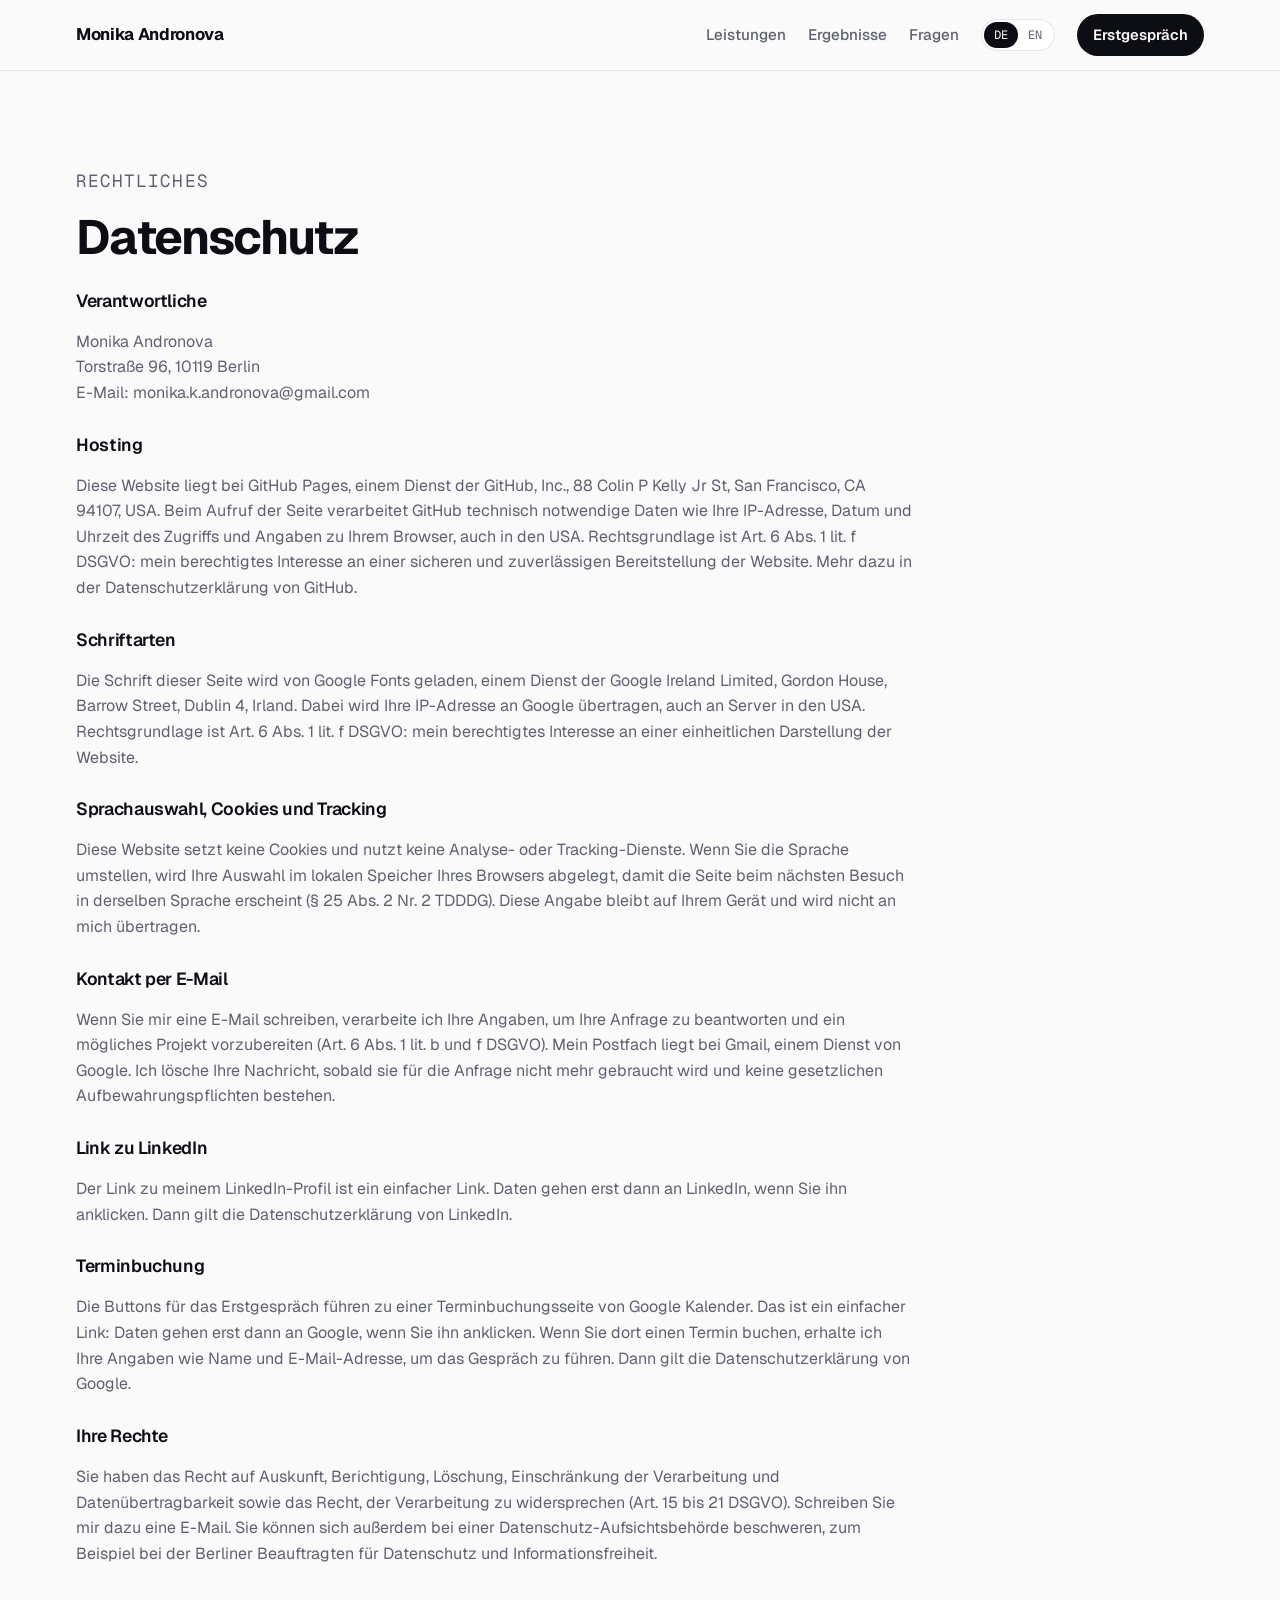
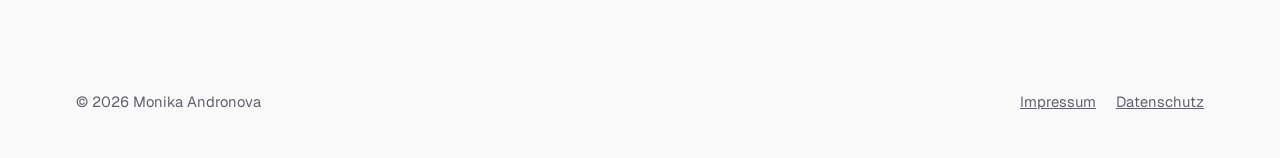
==== datenschutz.html @ 2675ce5e "feat(legal): Impressum and Datenschutz on their own pages; booking button in the contact card Shared" ====
<!doctype html><html><head><meta charset=utf8><meta name=viewport content="width=device-width,initial-scale=1,viewport-fit=cover"><style>:root{color-scheme:light;box-sizing:border-box;padding-top:env(safe-area-inset-top,0px);padding-bottom:env(safe-area-inset-bottom,0px)}html{scroll-padding-top:env(safe-area-inset-top,0px)}body{margin:0;padding:0;font:14px -apple-system,BlinkMacSystemFont,sans-serif;background:#fff;color:#000}img{max-width:100%}[hidden]:not([hidden=until-found i]){display:none!important}</style></head><body>
<title>Datenschutz – Monika Andronova</title>
<meta name="claude:viewport-fit-sides" content="cover">
<link rel="preconnect" href="https://fonts.googleapis.com">
<link rel="preconnect" href="https://fonts.gstatic.com" crossorigin>
<link rel="stylesheet" href="https://fonts.googleapis.com/css2?family=Geist:wght@400;500;600;700;800&family=Geist+Mono:wght@500&display=swap">
<link rel="stylesheet" href="styles.css">

<header>
  <div class="inner">
    <a class="name" href="index.html">Monika Andronova</a>
    <nav>
      <a class="link" href="index.html#leistungen" data-i18n="nav1">Leistungen</a>
      <a class="link" href="index.html#ergebnisse" data-i18n="nav2">Ergebnisse</a>
      <a class="link" href="index.html#faq" data-i18n="nav3">Fragen</a>
      <div class="lang" role="group" aria-label="Sprache / Language">
        <button type="button" id="lang-de" data-lang="de" aria-pressed="true">DE</button>
        <button type="button" id="lang-en" data-lang="en" aria-pressed="false">EN</button>
      </div>
      <a class="btn small" href="https://calendar.app.google/z6Ki92aGeUk1TYn67" target="_blank" rel="noopener" data-i18n="nav4">Erstgespräch</a>
    </nav>
  </div>
</header>

<section class="about legal" id="datenschutz">
  <div class="inner">
    <div class="about-text">
      <p class="label" data-i18n="d_label">Rechtliches</p>
      <h2 data-i18n="d_title">Datenschutz</h2>
      <h3 data-i18n="d1_t">Verantwortliche</h3>
      <p>Monika Andronova<br>Torstraße 96, 10119 Berlin<br><span data-i18n="d_mail_label">E-Mail:</span> monika.k.andronova@gmail.com</p>
      <h3 data-i18n="d2_t">Hosting</h3>
      <p data-i18n="d2">Diese Website liegt bei GitHub Pages, einem Dienst der GitHub, Inc., 88 Colin P Kelly Jr St, San Francisco, CA 94107, USA. Beim Aufruf der Seite verarbeitet GitHub technisch notwendige Daten wie Ihre IP-Adresse, Datum und Uhrzeit des Zugriffs und Angaben zu Ihrem Browser, auch in den USA. Rechtsgrundlage ist Art. 6 Abs. 1 lit. f DSGVO: mein berechtigtes Interesse an einer sicheren und zuverlässigen Bereitstellung der Website. Mehr dazu in der Datenschutzerklärung von GitHub.</p>
      <h3 data-i18n="d3_t">Schriftarten</h3>
      <p data-i18n="d3">Die Schrift dieser Seite wird von Google Fonts geladen, einem Dienst der Google Ireland Limited, Gordon House, Barrow Street, Dublin 4, Irland. Dabei wird Ihre IP-Adresse an Google übertragen, auch an Server in den USA. Rechtsgrundlage ist Art. 6 Abs. 1 lit. f DSGVO: mein berechtigtes Interesse an einer einheitlichen Darstellung der Website.</p>
      <h3 data-i18n="d4_t">Sprachauswahl, Cookies und Tracking</h3>
      <p data-i18n="d4">Diese Website setzt keine Cookies und nutzt keine Analyse- oder Tracking-Dienste. Wenn Sie die Sprache umstellen, wird Ihre Auswahl im lokalen Speicher Ihres Browsers abgelegt, damit die Seite beim nächsten Besuch in derselben Sprache erscheint (§ 25 Abs. 2 Nr. 2 TDDDG). Diese Angabe bleibt auf Ihrem Gerät und wird nicht an mich übertragen.</p>
      <h3 data-i18n="d5_t">Kontakt per E-Mail</h3>
      <p data-i18n="d5">Wenn Sie mir eine E-Mail schreiben, verarbeite ich Ihre Angaben, um Ihre Anfrage zu beantworten und ein mögliches Projekt vorzubereiten (Art. 6 Abs. 1 lit. b und f DSGVO). Mein Postfach liegt bei Gmail, einem Dienst von Google. Ich lösche Ihre Nachricht, sobald sie für die Anfrage nicht mehr gebraucht wird und keine gesetzlichen Aufbewahrungspflichten bestehen.</p>
      <h3 data-i18n="d6_t">Link zu LinkedIn</h3>
      <p data-i18n="d6">Der Link zu meinem LinkedIn-Profil ist ein einfacher Link. Daten gehen erst dann an LinkedIn, wenn Sie ihn anklicken. Dann gilt die Datenschutzerklärung von LinkedIn.</p>
      <h3 data-i18n="d8_t">Terminbuchung</h3>
      <p data-i18n="d8">Die Buttons für das Erstgespräch führen zu einer Terminbuchungsseite von Google Kalender. Das ist ein einfacher Link: Daten gehen erst dann an Google, wenn Sie ihn anklicken. Wenn Sie dort einen Termin buchen, erhalte ich Ihre Angaben wie Name und E-Mail-Adresse, um das Gespräch zu führen. Dann gilt die Datenschutzerklärung von Google.</p>
      <h3 data-i18n="d7_t">Ihre Rechte</h3>
      <p data-i18n="d7">Sie haben das Recht auf Auskunft, Berichtigung, Löschung, Einschränkung der Verarbeitung und Datenübertragbarkeit sowie das Recht, der Verarbeitung zu widersprechen (Art. 15 bis 21 DSGVO). Schreiben Sie mir dazu eine E-Mail. Sie können sich außerdem bei einer Datenschutz-Aufsichtsbehörde beschweren, zum Beispiel bei der Berliner Beauftragten für Datenschutz und Informationsfreiheit.</p>
    </div>
  </div>
</section>

<footer>
  <div class="inner">
    <span>© 2026 Monika Andronova</span>
    <nav><a href="impressum.html" data-i18n="ft1">Impressum</a><a href="datenschutz.html" data-i18n="ft2">Datenschutz</a></nav>
  </div>
</footer>

<script>
var EN = {
  nav1: 'Services', nav2: 'Results', nav3: 'FAQ', nav4: 'Free intro call',
  ft1: 'Legal notice', ft2: 'Privacy',
  d_label: 'Legal', d_title: 'Privacy',
  d1_t: 'Controller', d_mail_label: 'Email:',
  d2_t: 'Hosting',
  d2: 'This website is hosted on GitHub Pages, a service of GitHub, Inc., 88 Colin P Kelly Jr St, San Francisco, CA 94107, USA. When you open the page, GitHub processes technically necessary data such as your IP address, the date and time of access and details about your browser, including in the USA. The legal basis is Art. 6 (1) (f) GDPR: my legitimate interest in providing the website securely and reliably. You can find more in GitHub’s privacy statement.',
  d3_t: 'Fonts',
  d3: 'The font on this page is loaded from Google Fonts, a service of Google Ireland Limited, Gordon House, Barrow Street, Dublin 4, Ireland. Your IP address is transferred to Google in the process, including to servers in the USA. The legal basis is Art. 6 (1) (f) GDPR: my legitimate interest in a consistent appearance of the website.',
  d4_t: 'Language choice, cookies and tracking',
  d4: 'This website sets no cookies and uses no analytics or tracking services. If you switch the language, your choice is saved in your browser’s local storage so that the page appears in the same language on your next visit (§ 25 (2) no. 2 TDDDG). This information stays on your device and is not sent to me.',
  d5_t: 'Contact by email',
  d5: 'If you send me an email, I process your details to answer your request and to prepare a possible project (Art. 6 (1) (b) and (f) GDPR). My mailbox is with Gmail, a Google service. I delete your message once it is no longer needed for the request and no legal retention duties apply.',
  d6_t: 'Link to LinkedIn',
  d6: 'The link to my LinkedIn profile is a plain link. Data only goes to LinkedIn when you click it. LinkedIn’s privacy policy then applies.',
  d8_t: 'Booking a call',
  d8: 'The buttons for the intro call lead to a Google Calendar booking page. It is a plain link: data only goes to Google when you click it. If you book a slot there, I receive your details such as name and email address in order to hold the call. Google’s privacy policy then applies.',
  d7_t: 'Your rights',
  d7: 'You have the right to access, rectification, erasure, restriction of processing and data portability, and the right to object to processing (Art. 15 to 21 GDPR). To use them, send me an email. You can also complain to a data protection supervisory authority, for example the Berlin Commissioner for Data Protection and Freedom of Information.'
};
var nodes = document.querySelectorAll('[data-i18n]');
var DE = {};
nodes.forEach(function (el) { DE[el.getAttribute('data-i18n')] = el.innerHTML; });

function setLang(lang) {
  var dict = lang === 'en' ? EN : DE;
  nodes.forEach(function (el) {
    var key = el.getAttribute('data-i18n');
    if (dict[key] !== undefined) el.innerHTML = dict[key];
  });
  document.documentElement.lang = lang;
  document.getElementById('lang-de').setAttribute('aria-pressed', String(lang === 'de'));
  document.getElementById('lang-en').setAttribute('aria-pressed', String(lang === 'en'));
  try { localStorage.setItem('ma-lang', lang); } catch (e) {}
}

document.querySelectorAll('.lang button').forEach(function (btn) {
  btn.addEventListener('click', function () { setLang(btn.getAttribute('data-lang')); });
});

try {
  if (localStorage.getItem('ma-lang') === 'en') setLang('en');
} catch (e) {}
</script>

</body></html>
---- styles.css ----
/* Layout: sticky glass header, oversized tight headline, bento service grid with one ink card, numbered process, FAQ, contained call-to-action card */
:root {
  --bg: #FAFAFB;
  --surface: #FFFFFF;
  --fg: #0D0E14;
  --muted: #5F6170;
  --line: #E6E6EC;
  --accent: #5B3DF5;
  --accent-soft: #EEEAFF;
  --on-accent: #FFFFFF;
  --ink: #0D0E14;
  --on-ink: #F4F4F8;
  --on-ink-muted: #A3A4B5;
  --ok: #16A34A;
  --sans: "Geist", "Inter", system-ui, sans-serif;
  --mono: "Geist Mono", ui-monospace, "SF Mono", Menlo, monospace;
  --step-0: 1.0625rem;
  --step-1: 1.25rem;
  --step-2: clamp(1.9rem, 4vw, 3rem);
  --step-3: clamp(2.8rem, 8vw, 6rem);
  --radius: 18px;
}
@media (prefers-color-scheme: dark) {
  :root:not([data-theme="light"]) {
    --bg: #0B0C11; --surface: #13141C; --fg: #F2F2F6; --muted: #9C9DAE; --line: #24253A;
    --accent: #9D8BFF; --accent-soft: #221D45; --on-accent: #0B0C11;
    --ink: #1B1C29; --on-ink: #F2F2F6; --on-ink-muted: #A3A4B5; --ok: #4ADE80;
    color-scheme: dark;
  }
}
:root[data-theme="dark"] {
  --bg: #0B0C11; --surface: #13141C; --fg: #F2F2F6; --muted: #9C9DAE; --line: #24253A;
  --accent: #9D8BFF; --accent-soft: #221D45; --on-accent: #0B0C11;
  --ink: #1B1C29; --on-ink: #F2F2F6; --on-ink-muted: #A3A4B5; --ok: #4ADE80;
  color-scheme: dark;
}
* { box-sizing: border-box; }
body { background: var(--bg); color: var(--fg); font-family: var(--sans); font-size: var(--step-0); line-height: 1.6; -webkit-font-smoothing: antialiased; }
.inner { max-width: 1160px; margin: 0 auto; padding-left: max(16px, env(safe-area-inset-left, 0px)); padding-right: max(16px, env(safe-area-inset-right, 0px)); }
h1, h2, h3 { margin: 0; line-height: 1.02; text-wrap: balance; font-weight: 700; }
h1 { font-size: var(--step-3); letter-spacing: -0.045em; font-weight: 800; }
h2 { font-size: var(--step-2); letter-spacing: -0.035em; }
h3 { font-size: 1.3rem; letter-spacing: -0.02em; line-height: 1.2; font-weight: 600; }
p { margin: 0; }
a { color: var(--accent); }
a:focus-visible, button:focus-visible, summary:focus-visible { outline: 2px solid var(--accent); outline-offset: 3px; border-radius: 8px; }
.label { font-family: var(--mono); font-size: 0.78rem; letter-spacing: 0.06em; text-transform: uppercase; color: var(--muted); }
.mark { color: var(--accent); }
.muted { color: var(--muted); }

.btn { display: inline-flex; align-items: center; gap: 10px; text-decoration: none; background: var(--fg); color: var(--bg);
  padding: 14px 22px; border-radius: 999px; border: 0; font: inherit; font-weight: 600; font-size: 1rem; cursor: pointer;
  transition: transform .2s ease, background-color .2s ease; }
.btn:hover { transform: translateY(-1px); }
.btn .arrow { transition: transform .2s ease; }
.btn:hover .arrow { transform: translateX(3px); }
.btn.accent { background: var(--accent); color: var(--on-accent); }
.btn.ghost { background: transparent; color: var(--fg); box-shadow: inset 0 0 0 1px var(--line); }
.btn.small { padding: 9px 16px; font-size: 0.92rem; }

body::before { content: ""; position: fixed; inset: 0 0 auto; height: env(safe-area-inset-top, 0px); z-index: 10; background: var(--bg); }
header { position: sticky; top: env(safe-area-inset-top, 0px); z-index: 5; background: color-mix(in srgb, var(--bg) 82%, transparent); backdrop-filter: blur(12px); -webkit-backdrop-filter: blur(12px); border-bottom: 1px solid var(--line); }
header .inner { display: flex; justify-content: space-between; align-items: center; gap: 16px; padding-block: 14px; }
.name { font-weight: 700; letter-spacing: -0.02em; font-size: 1.05rem; }
header nav { display: flex; gap: 22px; align-items: center; }
header nav a.link { color: var(--muted); text-decoration: none; font-weight: 500; font-size: 0.95rem; }
header nav a.link:hover { color: var(--fg); }
.lang { display: inline-flex; background: var(--surface); box-shadow: inset 0 0 0 1px var(--line); border-radius: 999px; padding: 3px; }
.lang button { font-family: var(--mono); font-size: 0.75rem; border: 0; background: transparent; color: var(--muted); padding: 5px 10px; border-radius: 999px; cursor: pointer; }
.lang button[aria-pressed="true"] { background: var(--fg); color: var(--bg); }

.hero .inner { display: grid; grid-template-columns: 1.7fr 1fr; gap: 56px; align-items: center; padding-block: 72px 88px; }
.hero-text { display: grid; gap: 28px; min-width: 0; }
.status { display: inline-flex; align-items: center; gap: 10px; justify-self: start; background: var(--surface); box-shadow: inset 0 0 0 1px var(--line); border-radius: 999px; padding: 6px 14px 6px 10px; font-size: 0.9rem; font-weight: 500; }
.dot { width: 8px; height: 8px; border-radius: 50%; background: var(--ok); box-shadow: 0 0 0 4px color-mix(in srgb, var(--ok) 20%, transparent); }
.lead { font-size: var(--step-1); color: var(--muted); max-width: 52ch; line-height: 1.55; }
.cta-row { display: flex; flex-wrap: wrap; gap: 12px; }
.photo { position: relative; justify-self: end; width: 100%; max-width: 360px; }
.photo img { width: 100%; aspect-ratio: 3 / 4; object-fit: cover; object-position: 50% 15%; border-radius: 24px; display: block; }
.photo figcaption { position: absolute; left: 14px; right: 14px; bottom: 14px; background: color-mix(in srgb, var(--surface) 88%, transparent); backdrop-filter: blur(10px); -webkit-backdrop-filter: blur(10px); border-radius: 14px; padding: 12px 14px; display: grid; gap: 2px; }
.photo figcaption strong { font-weight: 600; font-size: 0.98rem; }
.photo figcaption span { color: var(--muted); font-size: 0.85rem; }

section .inner { padding-block: 96px; }
section + section .inner { border-top: 1px solid var(--line); }
.head { display: grid; gap: 14px; margin-bottom: 44px; max-width: 64ch; }
.head p { color: var(--muted); font-size: 1.1rem; }

.principle .inner { display: grid; grid-template-columns: 1.2fr 1fr; gap: 64px; align-items: end; }
.principle .inner > * { min-width: 0; }
.principle .head { margin-bottom: 0; }
.principle .copy { display: grid; gap: 16px; color: var(--muted); font-size: 1.1rem; }

.services { display: grid; grid-template-columns: repeat(3, 1fr); gap: 16px; }
.card { background: var(--surface); box-shadow: inset 0 0 0 1px var(--line); border-radius: var(--radius); padding: 28px; display: grid; gap: 18px; grid-template-rows: auto auto auto 1fr auto; min-width: 0; transition: transform .25s ease, box-shadow .25s ease; }
.card:hover { transform: translateY(-3px); box-shadow: inset 0 0 0 1px var(--line), 0 18px 40px -24px color-mix(in srgb, var(--fg) 35%, transparent); }
.card.ink { background: var(--ink); color: var(--on-ink); box-shadow: none; }
.card.ink .who, .card.ink .card-foot span { color: var(--on-ink-muted); }
.card.ink .card-foot { border-color: color-mix(in srgb, var(--on-ink) 18%, transparent); }
.card .who { color: var(--muted); font-size: 0.98rem; }
.card ul { list-style: none; margin: 0; padding: 0; display: grid; gap: 10px; }
.card li { display: grid; grid-template-columns: 18px 1fr; gap: 10px; font-size: 0.98rem; }
.card li::before { content: "→"; color: var(--accent); font-weight: 600; }
.tag { justify-self: start; font-family: var(--mono); font-size: 0.72rem; letter-spacing: 0.05em; text-transform: uppercase; background: var(--accent-soft); color: var(--accent); padding: 4px 10px; border-radius: 999px; }
.card.ink .tag { background: var(--accent); color: var(--on-accent); }
.card-foot { border-top: 1px solid var(--line); padding-top: 18px; display: flex; justify-content: space-between; align-items: baseline; gap: 12px; flex-wrap: wrap; }
.card-foot strong { font-size: 1.6rem; font-weight: 700; letter-spacing: -0.03em; font-variant-numeric: tabular-nums; }
.card-foot span { color: var(--muted); font-size: 0.9rem; }

.cases { display: grid; grid-template-columns: repeat(3, 1fr); gap: 16px; }
.case { border-radius: var(--radius); padding: 28px; display: grid; gap: 12px; align-content: start; min-width: 0; background: var(--surface); box-shadow: inset 0 0 0 1px var(--line); }
.case strong { font-size: clamp(2.4rem, 5vw, 3.4rem); font-weight: 800; letter-spacing: -0.05em; line-height: 1; font-variant-numeric: tabular-nums; }
.case p { color: var(--muted); }

.steps { display: grid; grid-template-columns: repeat(4, 1fr); gap: 16px; counter-reset: step; }
.step { display: grid; gap: 10px; align-content: start; min-width: 0; padding: 24px; border-radius: var(--radius); box-shadow: inset 0 0 0 1px var(--line); }
.step::before { counter-increment: step; content: "0" counter(step); font-family: var(--mono); font-size: 0.85rem; color: var(--accent); }
.step p { color: var(--muted); font-size: 0.98rem; }

.about .inner { display: grid; grid-template-columns: minmax(0, 76ch); }
.about-text { display: grid; gap: 18px; }
.about-text p { font-size: 1.1rem; }
.legal .about-text p:not(.label) { font-size: 1rem; color: var(--muted); }
.legal h3 { font-size: 1.1rem; margin-top: 10px; }
.creds { display: flex; flex-wrap: wrap; gap: 8px; }
.creds span { font-size: 0.9rem; padding: 6px 12px; border-radius: 999px; box-shadow: inset 0 0 0 1px var(--line); color: var(--muted); }

.faq { display: grid; border-top: 1px solid var(--line); }
details { border-bottom: 1px solid var(--line); }
summary { cursor: pointer; list-style: none; padding: 22px 0; display: flex; justify-content: space-between; align-items: center; gap: 16px; font-weight: 600; font-size: 1.12rem; letter-spacing: -0.01em; }
summary::-webkit-details-marker { display: none; }
summary::after { content: "+"; flex: none; width: 30px; height: 30px; border-radius: 50%; display: grid; place-items: center; box-shadow: inset 0 0 0 1px var(--line); color: var(--fg); font-weight: 500; transition: transform .2s ease; }
details[open] summary::after { transform: rotate(45deg); }
details p { padding-bottom: 22px; color: var(--muted); max-width: 70ch; }

.cta-card { background: var(--ink); color: var(--on-ink); border-radius: 28px; padding: clamp(28px, 6vw, 64px); display: grid; gap: 22px; justify-items: start; }
.cta-card .label, .cta-card p { color: var(--on-ink-muted); }
.cta-card p { max-width: 52ch; font-size: 1.1rem; }
.cta-card h2 { font-size: clamp(2.2rem, 5vw, 3.6rem); }
.contact-box { display: flex; flex-wrap: wrap; gap: 10px; align-items: center; }
.cta-card .btn { background: var(--on-ink); color: var(--ink); }
.cta-card .btn.accent { background: var(--accent); color: var(--on-accent); }
.cta-card .btn.ghost { background: transparent; color: var(--on-ink); box-shadow: inset 0 0 0 1px color-mix(in srgb, var(--on-ink) 30%, transparent); }

footer .inner { padding-block: 28px 44px; display: flex; flex-wrap: wrap; gap: 20px; justify-content: space-between; color: var(--muted); font-size: 0.92rem; }
footer nav { display: flex; gap: 20px; }
footer a { color: var(--muted); }

@media (prefers-reduced-motion: no-preference) {
  html { scroll-behavior: smooth; }
  .hero-text > *, .photo { animation: rise .6s cubic-bezier(.2,.7,.2,1) both; }
  .hero-text > :nth-child(2) { animation-delay: .06s; }
  .hero-text > :nth-child(3) { animation-delay: .12s; }
  .hero-text > :nth-child(4) { animation-delay: .18s; }
  .photo { animation-delay: .1s; }
  @keyframes rise { from { transform: translateY(10px); } to { transform: none; } }
}
@media (max-width: 1000px) { .steps { grid-template-columns: repeat(2, 1fr); } }
@media (max-width: 860px) {
  .hero .inner, .principle .inner { grid-template-columns: 1fr; gap: 32px; }
  .hero .inner { padding-block: 40px 56px; }
  .photo { justify-self: start; max-width: 260px; order: -1; }
  .services, .cases, .steps { grid-template-columns: 1fr; }
  header nav a.link { display: none; }
  section .inner { padding-block: 64px; }
}
a.name { color: var(--fg); text-decoration: none; }
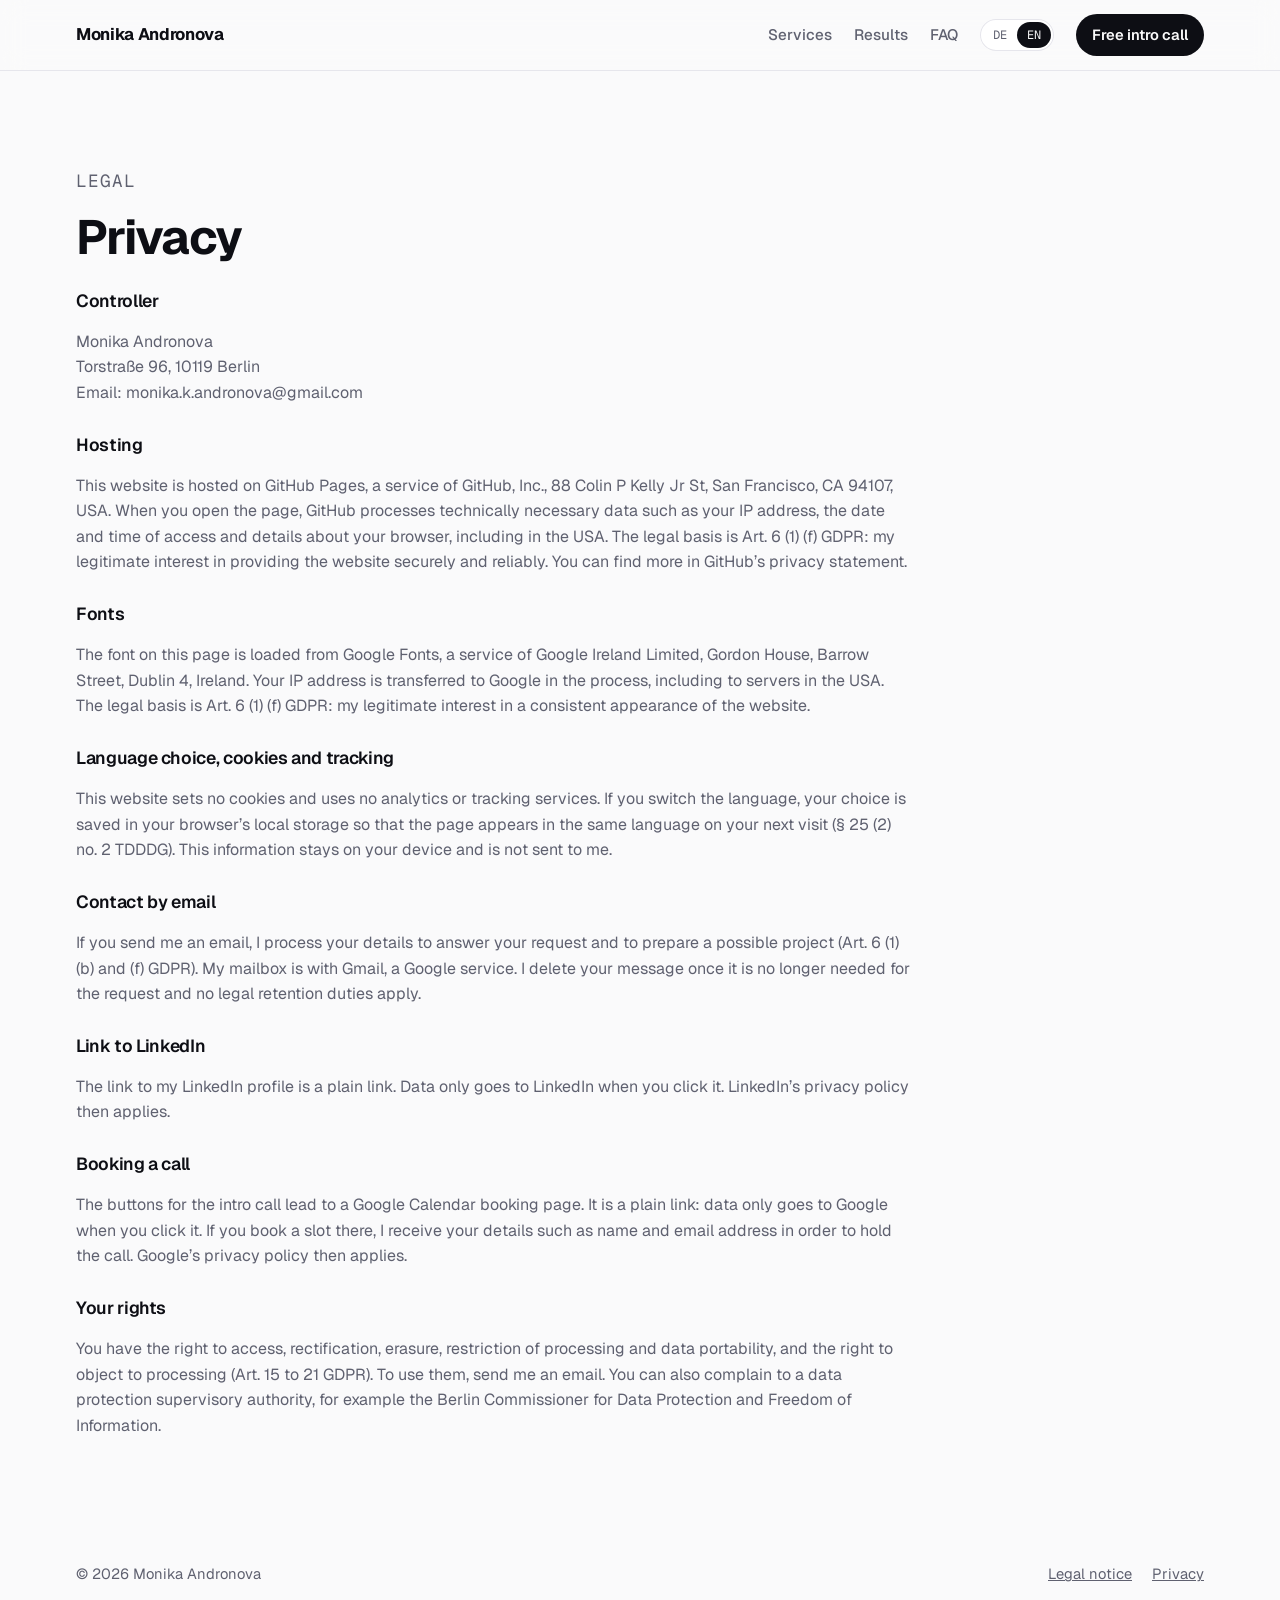
==== commit 5f3458f7: "feat(i18n): open the site in English by default German stays for visitors who chose it before.  Co-A" ====
--- a/datenschutz.html
+++ b/datenschutz.html
@@ -95,9 +95,10 @@
   btn.addEventListener('click', function () { setLang(btn.getAttribute('data-lang')); });
 });
 
-try {
-  if (localStorage.getItem('ma-lang') === 'en') setLang('en');
-} catch (e) {}
+// English is the default; German only for visitors who chose it before.
+var saved = null;
+try { saved = localStorage.getItem('ma-lang'); } catch (e) {}
+if (saved !== 'de') setLang('en');
 </script>
 
 </body></html>
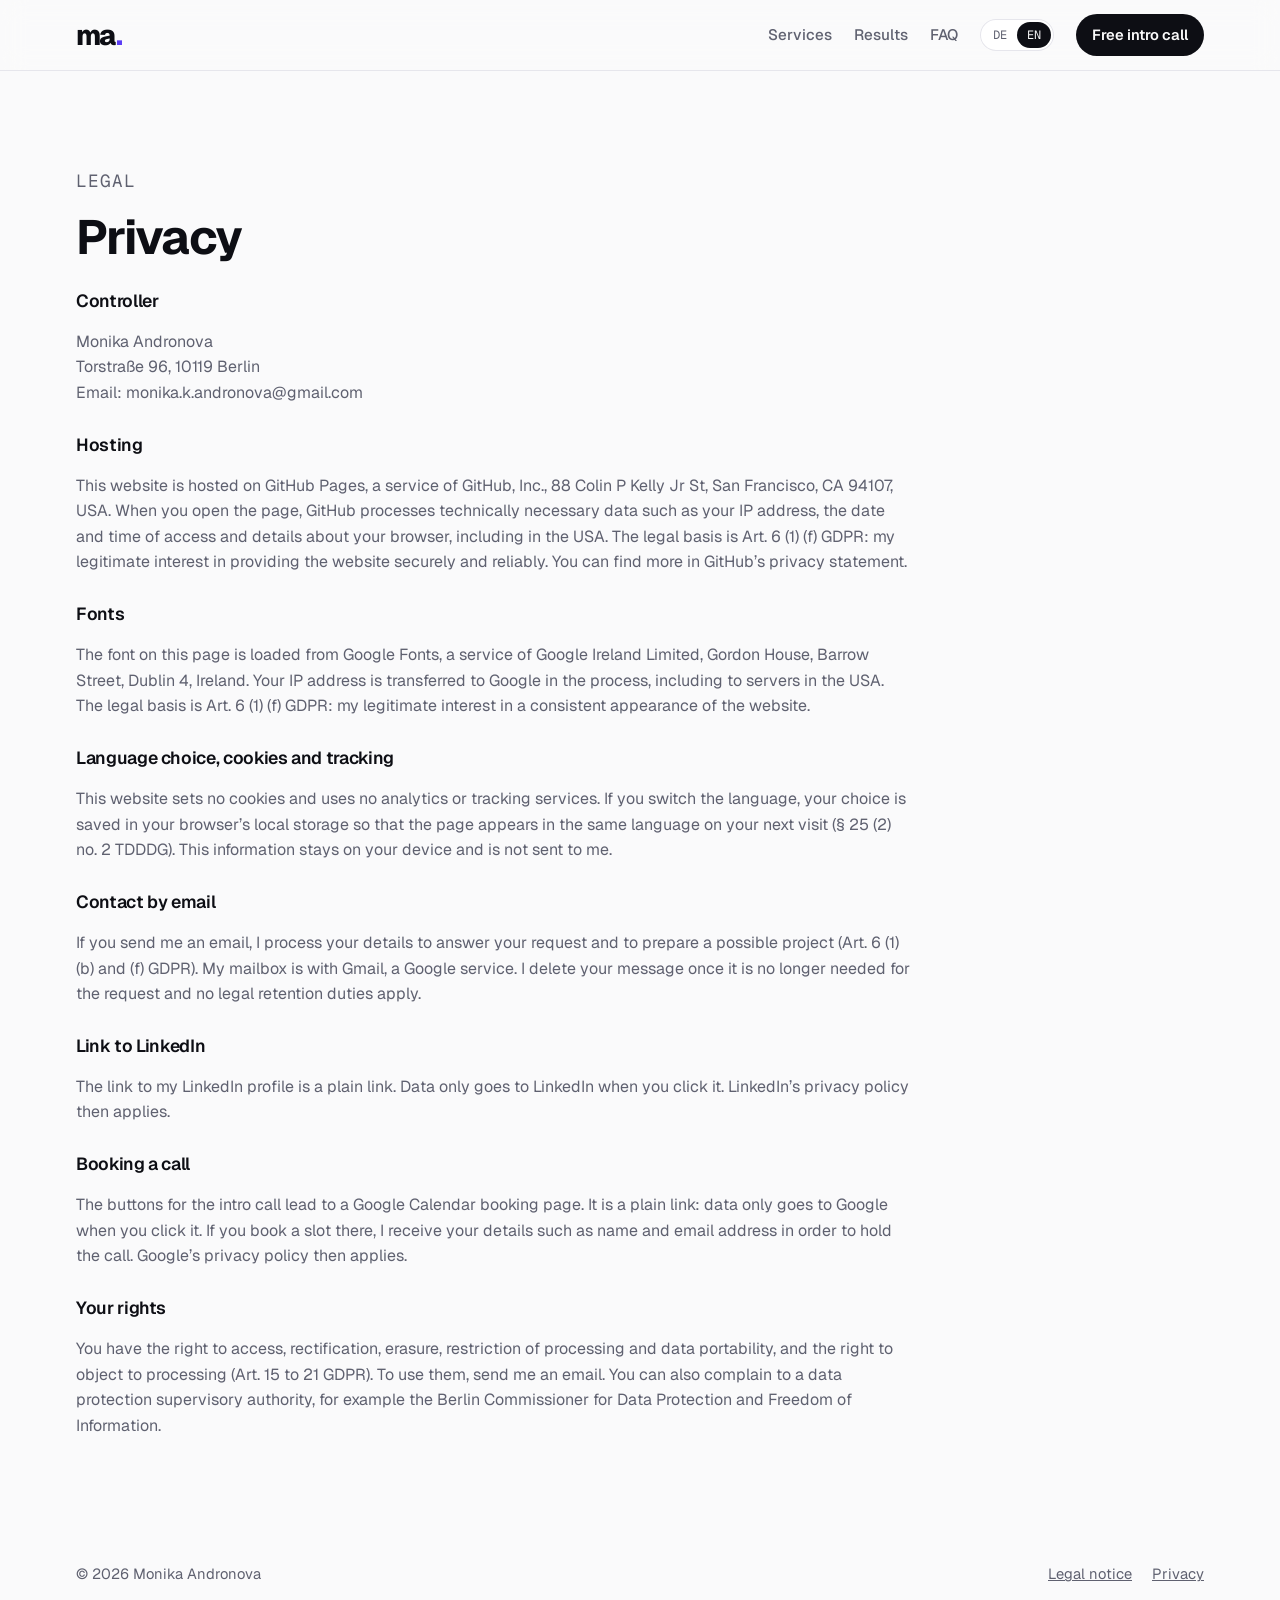
==== commit 3c92371f: "feat(brand): ma. wordmark in the header and a matching favicon Replaces the plain name in the header" ====
--- a/datenschutz.html
+++ b/datenschutz.html
@@ -1,5 +1,6 @@
 <!doctype html><html><head><meta charset=utf8><meta name=viewport content="width=device-width,initial-scale=1,viewport-fit=cover"><style>:root{color-scheme:light;box-sizing:border-box;padding-top:env(safe-area-inset-top,0px);padding-bottom:env(safe-area-inset-bottom,0px)}html{scroll-padding-top:env(safe-area-inset-top,0px)}body{margin:0;padding:0;font:14px -apple-system,BlinkMacSystemFont,sans-serif;background:#fff;color:#000}img{max-width:100%}[hidden]:not([hidden=until-found i]){display:none!important}</style></head><body>
 <title>Datenschutz – Monika Andronova</title>
+<link rel="icon" href="favicon.svg" type="image/svg+xml">
 <meta name="claude:viewport-fit-sides" content="cover">
 <link rel="preconnect" href="https://fonts.googleapis.com">
 <link rel="preconnect" href="https://fonts.gstatic.com" crossorigin>
@@ -8,7 +9,7 @@
 
 <header>
   <div class="inner">
-    <a class="name" href="index.html">Monika Andronova</a>
+    <a class="name" href="index.html" aria-label="Monika Andronova">ma<span class="mark">.</span></a>
     <nav>
       <a class="link" href="index.html#leistungen" data-i18n="nav1">Leistungen</a>
       <a class="link" href="index.html#ergebnisse" data-i18n="nav2">Ergebnisse</a>
--- a/styles.css
+++ b/styles.css
@@ -61,7 +61,8 @@
 body::before { content: ""; position: fixed; inset: 0 0 auto; height: env(safe-area-inset-top, 0px); z-index: 10; background: var(--bg); }
 header { position: sticky; top: env(safe-area-inset-top, 0px); z-index: 5; background: color-mix(in srgb, var(--bg) 82%, transparent); backdrop-filter: blur(12px); -webkit-backdrop-filter: blur(12px); border-bottom: 1px solid var(--line); }
 header .inner { display: flex; justify-content: space-between; align-items: center; gap: 16px; padding-block: 14px; }
-.name { font-weight: 700; letter-spacing: -0.02em; font-size: 1.05rem; }
+.name { font-weight: 800; letter-spacing: -0.06em; font-size: 1.75rem; line-height: 1; }
+header .btn { white-space: nowrap; }
 header nav { display: flex; gap: 22px; align-items: center; }
 header nav a.link { color: var(--muted); text-decoration: none; font-weight: 500; font-size: 0.95rem; }
 header nav a.link:hover { color: var(--fg); }
@@ -165,3 +166,34 @@
   section .inner { padding-block: 64px; }
 }
 a.name { color: var(--fg); text-decoration: none; }
+
+/* "Previously at" employer strip (index.html, between .hero and .principle) */
+.prev .inner { padding-block: 28px 44px; }
+/* no hairline above the strip or above the section that follows it */
+.prev .inner, .prev + section .inner { border-top: 0; }
+.prev-label { margin: 0 0 24px; }
+.prev-viewport {
+  overflow: hidden;
+  -webkit-mask-image: linear-gradient(90deg, transparent, #000 7%, #000 93%, transparent);
+          mask-image: linear-gradient(90deg, transparent, #000 7%, #000 93%, transparent);
+}
+.prev-track { display: flex; align-items: center; flex-wrap: wrap; row-gap: 20px; }
+.prev-item { display: flex; align-items: center; gap: 56px; padding-right: 56px; }
+.prev-item::after { content: ""; width: 6px; height: 6px; border-radius: 50%; background: var(--accent); opacity: .55; }
+.prev-logo { height: 32px; display: flex; align-items: center; }
+.prev-logo span { font-weight: 600; font-size: 1.5rem; letter-spacing: -.02em; color: var(--fg); opacity: .78; white-space: nowrap; }
+/* when real logos go in: same height, one tone, readable in dark mode */
+.prev-logo img { height: 100%; width: auto; display: block; filter: grayscale(1); opacity: .78; }
+@media (prefers-color-scheme: dark) { :root:not([data-theme="light"]) .prev-logo img { filter: grayscale(1) invert(1); } }
+.prev-note { margin: 22px 0 0; max-width: 62ch; font-size: .78rem; line-height: 1.5; color: var(--muted); }
+@media (prefers-reduced-motion: no-preference) {
+  .prev-track { flex-wrap: nowrap; width: max-content; animation: prev-scroll 45s linear infinite; }
+  .prev-viewport:hover .prev-track, .prev-viewport:focus-within .prev-track { animation-play-state: paused; }
+  @keyframes prev-scroll { to { transform: translateX(-50%); } }
+}
+@media (prefers-reduced-motion: reduce) {
+  .prev-viewport { -webkit-mask-image: none; mask-image: none; }
+  .prev-track [aria-hidden="true"] { display: none; }
+  .prev-track > .prev-item:nth-last-child(7)::after { display: none; }
+}
+@media (max-width: 860px) { .prev-item { gap: 40px; padding-right: 40px; } .prev-logo span { font-size: 1.25rem; } }
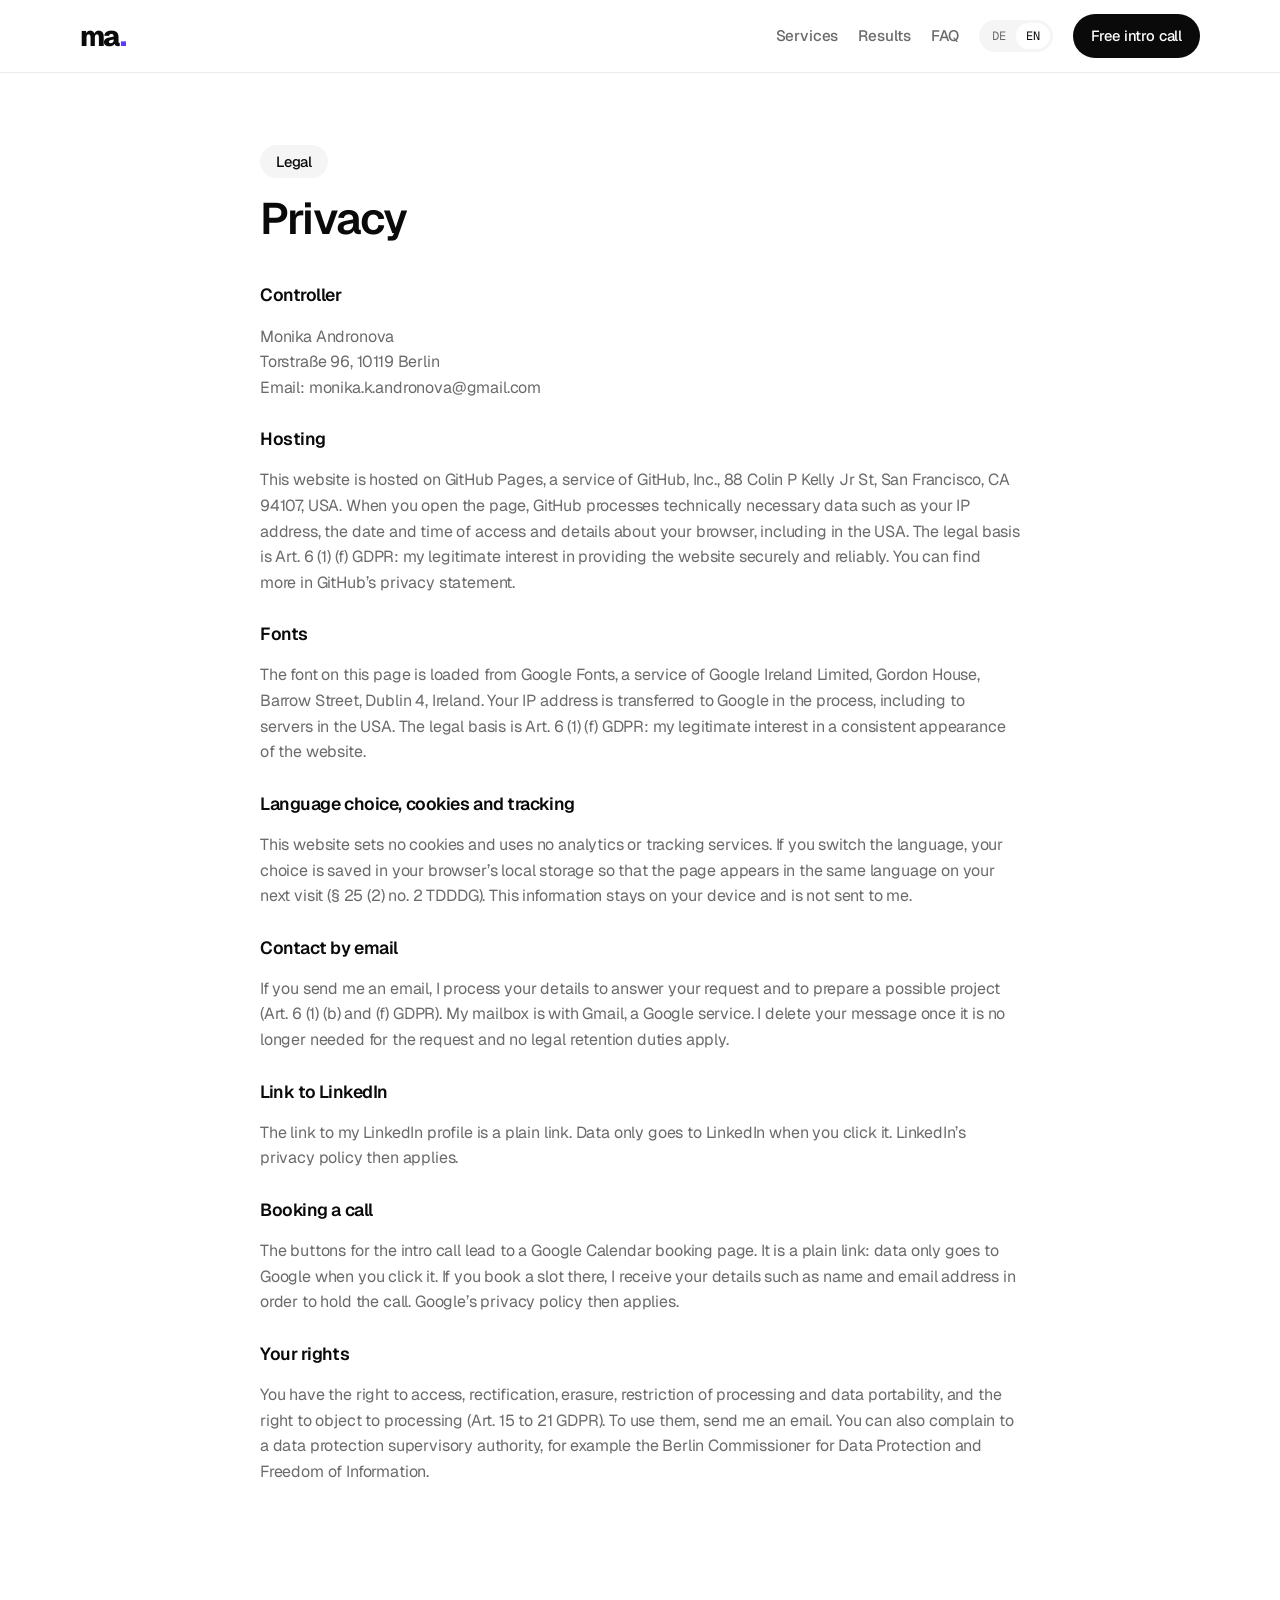
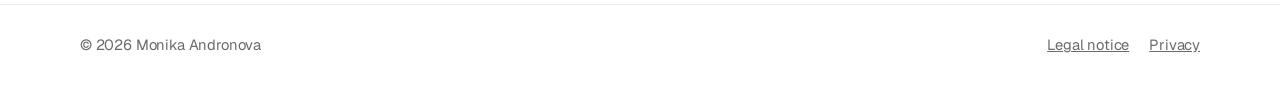
==== commit 59a970af: "fix(favicon): add ICO and PNG icons for browsers that ignore SVG favicons Adds favicon.ico, apple-to" ====
--- a/datenschutz.html
+++ b/datenschutz.html
@@ -1,6 +1,8 @@
 <!doctype html><html><head><meta charset=utf8><meta name=viewport content="width=device-width,initial-scale=1,viewport-fit=cover"><style>:root{color-scheme:light;box-sizing:border-box;padding-top:env(safe-area-inset-top,0px);padding-bottom:env(safe-area-inset-bottom,0px)}html{scroll-padding-top:env(safe-area-inset-top,0px)}body{margin:0;padding:0;font:14px -apple-system,BlinkMacSystemFont,sans-serif;background:#fff;color:#000}img{max-width:100%}[hidden]:not([hidden=until-found i]){display:none!important}</style></head><body>
 <title>Datenschutz – Monika Andronova</title>
-<link rel="icon" href="favicon.svg" type="image/svg+xml">
+<link rel="icon" href="favicon.ico?v=2" sizes="32x32">
+<link rel="icon" href="favicon.svg?v=2" type="image/svg+xml">
+<link rel="apple-touch-icon" href="apple-touch-icon.png?v=2">
 <meta name="claude:viewport-fit-sides" content="cover">
 <link rel="preconnect" href="https://fonts.googleapis.com">
 <link rel="preconnect" href="https://fonts.gstatic.com" crossorigin>
--- a/styles.css
+++ b/styles.css
@@ -1,148 +1,148 @@
-/* Layout: sticky glass header, oversized tight headline, bento service grid with one ink card, numbered process, FAQ, contained call-to-action card */
+/* Layout: centred column with side-by-side grids on wide screens, black on white, soft grey pills and cards, large rounded corners, generous white space.
+   Violet survives only as a small accent (logo full stop, links, focus ring). */
 :root {
-  --bg: #FAFAFB;
+  --bg: #FFFFFF;
   --surface: #FFFFFF;
-  --fg: #0D0E14;
-  --muted: #5F6170;
-  --line: #E6E6EC;
+  --soft: #F5F5F5;
+  --fg: #0A0A0A;
+  --muted: #6B6B6B;
+  --line: #EBEBEB;
   --accent: #5B3DF5;
-  --accent-soft: #EEEAFF;
   --on-accent: #FFFFFF;
-  --ink: #0D0E14;
-  --on-ink: #F4F4F8;
-  --on-ink-muted: #A3A4B5;
   --ok: #16A34A;
   --sans: "Geist", "Inter", system-ui, sans-serif;
   --mono: "Geist Mono", ui-monospace, "SF Mono", Menlo, monospace;
   --step-0: 1.0625rem;
-  --step-1: 1.25rem;
-  --step-2: clamp(1.9rem, 4vw, 3rem);
-  --step-3: clamp(2.8rem, 8vw, 6rem);
-  --radius: 18px;
+  --step-1: 1.2rem;
+  --step-2: clamp(2rem, 5.2vw, 2.75rem);
+  --step-3: clamp(2.6rem, 6vw, 4.5rem);
+  --radius: 24px;
+  --col: 1120px;
+  --narrow: 760px;
 }
 @media (prefers-color-scheme: dark) {
   :root:not([data-theme="light"]) {
-    --bg: #0B0C11; --surface: #13141C; --fg: #F2F2F6; --muted: #9C9DAE; --line: #24253A;
-    --accent: #9D8BFF; --accent-soft: #221D45; --on-accent: #0B0C11;
-    --ink: #1B1C29; --on-ink: #F2F2F6; --on-ink-muted: #A3A4B5; --ok: #4ADE80;
+    --bg: #0A0A0A; --surface: #0A0A0A; --soft: #171717; --fg: #F5F5F5; --muted: #A1A1A1; --line: #262626;
+    --accent: #9D8BFF; --on-accent: #0A0A0A; --ok: #4ADE80;
     color-scheme: dark;
   }
 }
 :root[data-theme="dark"] {
-  --bg: #0B0C11; --surface: #13141C; --fg: #F2F2F6; --muted: #9C9DAE; --line: #24253A;
-  --accent: #9D8BFF; --accent-soft: #221D45; --on-accent: #0B0C11;
-  --ink: #1B1C29; --on-ink: #F2F2F6; --on-ink-muted: #A3A4B5; --ok: #4ADE80;
+  --bg: #0A0A0A; --surface: #0A0A0A; --soft: #171717; --fg: #F5F5F5; --muted: #A1A1A1; --line: #262626;
+  --accent: #9D8BFF; --on-accent: #0A0A0A; --ok: #4ADE80;
   color-scheme: dark;
 }
 * { box-sizing: border-box; }
-body { background: var(--bg); color: var(--fg); font-family: var(--sans); font-size: var(--step-0); line-height: 1.6; -webkit-font-smoothing: antialiased; }
-.inner { max-width: 1160px; margin: 0 auto; padding-left: max(16px, env(safe-area-inset-left, 0px)); padding-right: max(16px, env(safe-area-inset-right, 0px)); }
-h1, h2, h3 { margin: 0; line-height: 1.02; text-wrap: balance; font-weight: 700; }
-h1 { font-size: var(--step-3); letter-spacing: -0.045em; font-weight: 800; }
-h2 { font-size: var(--step-2); letter-spacing: -0.035em; }
-h3 { font-size: 1.3rem; letter-spacing: -0.02em; line-height: 1.2; font-weight: 600; }
+body { background: var(--bg); color: var(--fg); font-family: var(--sans); font-size: var(--step-0); line-height: 1.6; letter-spacing: -0.01em; -webkit-font-smoothing: antialiased; }
+.inner { max-width: calc(var(--col) + 32px); margin: 0 auto; padding-left: max(16px, env(safe-area-inset-left, 0px)); padding-right: max(16px, env(safe-area-inset-right, 0px)); }
+h1, h2, h3 { margin: 0; line-height: 1.05; text-wrap: balance; font-weight: 600; }
+h1 { font-size: var(--step-3); letter-spacing: -0.045em; }
+h2 { font-size: var(--step-2); letter-spacing: -0.04em; }
+h3 { font-size: 1.3rem; letter-spacing: -0.025em; line-height: 1.2; }
 p { margin: 0; }
 a { color: var(--accent); }
 a:focus-visible, button:focus-visible, summary:focus-visible { outline: 2px solid var(--accent); outline-offset: 3px; border-radius: 8px; }
-.label { font-family: var(--mono); font-size: 0.78rem; letter-spacing: 0.06em; text-transform: uppercase; color: var(--muted); }
-.mark { color: var(--accent); }
+.label { width: fit-content; background: var(--soft); color: var(--fg); font-size: 0.92rem; font-weight: 500; line-height: 1.2; padding: 8px 16px; border-radius: 999px; }
+.mark { color: inherit; }
 .muted { color: var(--muted); }
 
-.btn { display: inline-flex; align-items: center; gap: 10px; text-decoration: none; background: var(--fg); color: var(--bg);
-  padding: 14px 22px; border-radius: 999px; border: 0; font: inherit; font-weight: 600; font-size: 1rem; cursor: pointer;
-  transition: transform .2s ease, background-color .2s ease; }
-.btn:hover { transform: translateY(-1px); }
+.btn { display: inline-flex; align-items: center; justify-content: center; gap: 10px; text-decoration: none; background: var(--fg); color: var(--bg);
+  padding: 15px 26px; border-radius: 999px; border: 0; font: inherit; font-weight: 500; font-size: 1rem; cursor: pointer;
+  transition: opacity .2s ease, background-color .2s ease; }
+.btn:hover { opacity: .82; }
 .btn .arrow { transition: transform .2s ease; }
 .btn:hover .arrow { transform: translateX(3px); }
-.btn.accent { background: var(--accent); color: var(--on-accent); }
-.btn.ghost { background: transparent; color: var(--fg); box-shadow: inset 0 0 0 1px var(--line); }
-.btn.small { padding: 9px 16px; font-size: 0.92rem; }
+.btn.ghost { background: var(--soft); color: var(--fg); }
+.btn.small { padding: 10px 18px; font-size: 0.92rem; }
 
 body::before { content: ""; position: fixed; inset: 0 0 auto; height: env(safe-area-inset-top, 0px); z-index: 10; background: var(--bg); }
-header { position: sticky; top: env(safe-area-inset-top, 0px); z-index: 5; background: color-mix(in srgb, var(--bg) 82%, transparent); backdrop-filter: blur(12px); -webkit-backdrop-filter: blur(12px); border-bottom: 1px solid var(--line); }
+header { position: sticky; top: env(safe-area-inset-top, 0px); z-index: 5; background: color-mix(in srgb, var(--bg) 88%, transparent); backdrop-filter: blur(12px); -webkit-backdrop-filter: blur(12px); border-bottom: 1px solid var(--line); }
 header .inner { display: flex; justify-content: space-between; align-items: center; gap: 16px; padding-block: 14px; }
 .name { font-weight: 800; letter-spacing: -0.06em; font-size: 1.75rem; line-height: 1; }
+.name .mark { color: var(--accent); }
+a.name { color: var(--fg); text-decoration: none; }
 header .btn { white-space: nowrap; }
-header nav { display: flex; gap: 22px; align-items: center; }
+header nav { display: flex; gap: 20px; align-items: center; }
 header nav a.link { color: var(--muted); text-decoration: none; font-weight: 500; font-size: 0.95rem; }
 header nav a.link:hover { color: var(--fg); }
-.lang { display: inline-flex; background: var(--surface); box-shadow: inset 0 0 0 1px var(--line); border-radius: 999px; padding: 3px; }
+.lang { display: inline-flex; background: var(--soft); border-radius: 999px; padding: 3px; }
 .lang button { font-family: var(--mono); font-size: 0.75rem; border: 0; background: transparent; color: var(--muted); padding: 5px 10px; border-radius: 999px; cursor: pointer; }
-.lang button[aria-pressed="true"] { background: var(--fg); color: var(--bg); }
+.lang button[aria-pressed="true"] { background: var(--bg); color: var(--fg); }
 
-.hero .inner { display: grid; grid-template-columns: 1.7fr 1fr; gap: 56px; align-items: center; padding-block: 72px 88px; }
-.hero-text { display: grid; gap: 28px; min-width: 0; }
-.status { display: inline-flex; align-items: center; gap: 10px; justify-self: start; background: var(--surface); box-shadow: inset 0 0 0 1px var(--line); border-radius: 999px; padding: 6px 14px 6px 10px; font-size: 0.9rem; font-weight: 500; }
-.dot { width: 8px; height: 8px; border-radius: 50%; background: var(--ok); box-shadow: 0 0 0 4px color-mix(in srgb, var(--ok) 20%, transparent); }
-.lead { font-size: var(--step-1); color: var(--muted); max-width: 52ch; line-height: 1.55; }
-.cta-row { display: flex; flex-wrap: wrap; gap: 12px; }
-.photo { position: relative; justify-self: end; width: 100%; max-width: 360px; }
-.photo img { width: 100%; aspect-ratio: 3 / 4; object-fit: cover; object-position: 50% 15%; border-radius: 24px; display: block; }
-.photo figcaption { position: absolute; left: 14px; right: 14px; bottom: 14px; background: color-mix(in srgb, var(--surface) 88%, transparent); backdrop-filter: blur(10px); -webkit-backdrop-filter: blur(10px); border-radius: 14px; padding: 12px 14px; display: grid; gap: 2px; }
+.hero .inner { display: grid; grid-template-columns: minmax(0, 1.55fr) minmax(0, 1fr); gap: 64px; align-items: center; padding-block: 80px 48px; }
+.hero-text { display: grid; gap: 24px; min-width: 0; }
+.status { display: inline-flex; align-items: center; gap: 10px; justify-self: start; background: var(--soft); border-radius: 999px; padding: 8px 16px 8px 12px; font-size: 0.92rem; font-weight: 500; line-height: 1.2; }
+.dot { width: 9px; height: 9px; border-radius: 50%; background: var(--ok); }
+.lead { font-size: var(--step-1); color: var(--muted); max-width: 54ch; line-height: 1.5; }
+.cta-row { display: flex; flex-wrap: wrap; gap: 12px; margin-top: 8px; }
+.photo { position: relative; width: 100%; }
+.photo img { width: 100%; aspect-ratio: 4 / 5; object-fit: cover; object-position: 50% 12%; border-radius: var(--radius); display: block; background: var(--soft); }
+.photo figcaption { position: absolute; left: 14px; right: 14px; bottom: 14px; background: color-mix(in srgb, var(--bg) 88%, transparent); backdrop-filter: blur(10px); -webkit-backdrop-filter: blur(10px); border-radius: 16px; padding: 12px 16px; display: grid; gap: 2px; }
 .photo figcaption strong { font-weight: 600; font-size: 0.98rem; }
 .photo figcaption span { color: var(--muted); font-size: 0.85rem; }
 
-section .inner { padding-block: 96px; }
-section + section .inner { border-top: 1px solid var(--line); }
-.head { display: grid; gap: 14px; margin-bottom: 44px; max-width: 64ch; }
-.head p { color: var(--muted); font-size: 1.1rem; }
+section .inner { padding-block: 72px; }
+section[id] { scroll-margin-top: 40px; }
+.head { display: grid; gap: 18px; justify-items: center; text-align: center; margin-bottom: 48px; }
+.head p:not(.label) { color: var(--muted); font-size: 1.1rem; max-width: 52ch; }
 
-.principle .inner { display: grid; grid-template-columns: 1.2fr 1fr; gap: 64px; align-items: end; }
-.principle .inner > * { min-width: 0; }
+.principle .inner { display: grid; gap: 24px; }
 .principle .head { margin-bottom: 0; }
-.principle .copy { display: grid; gap: 16px; color: var(--muted); font-size: 1.1rem; }
+.principle .head h2 { font-size: clamp(1.6rem, 4vw, 2.3rem); line-height: 1.15; letter-spacing: -0.035em; max-width: 26ch; }
+.principle .copy { display: grid; gap: 14px; color: var(--muted); font-size: 1.1rem; text-align: center; max-width: 56ch; margin-inline: auto; }
 
-.services { display: grid; grid-template-columns: repeat(3, 1fr); gap: 16px; }
-.card { background: var(--surface); box-shadow: inset 0 0 0 1px var(--line); border-radius: var(--radius); padding: 28px; display: grid; gap: 18px; grid-template-rows: auto auto auto 1fr auto; min-width: 0; transition: transform .25s ease, box-shadow .25s ease; }
-.card:hover { transform: translateY(-3px); box-shadow: inset 0 0 0 1px var(--line), 0 18px 40px -24px color-mix(in srgb, var(--fg) 35%, transparent); }
-.card.ink { background: var(--ink); color: var(--on-ink); box-shadow: none; }
-.card.ink .who, .card.ink .card-foot span { color: var(--on-ink-muted); }
-.card.ink .card-foot { border-color: color-mix(in srgb, var(--on-ink) 18%, transparent); }
-.card .who { color: var(--muted); font-size: 0.98rem; }
-.card ul { list-style: none; margin: 0; padding: 0; display: grid; gap: 10px; }
-.card li { display: grid; grid-template-columns: 18px 1fr; gap: 10px; font-size: 0.98rem; }
-.card li::before { content: "→"; color: var(--accent); font-weight: 600; }
-.tag { justify-self: start; font-family: var(--mono); font-size: 0.72rem; letter-spacing: 0.05em; text-transform: uppercase; background: var(--accent-soft); color: var(--accent); padding: 4px 10px; border-radius: 999px; }
-.card.ink .tag { background: var(--accent); color: var(--on-accent); }
+.services { display: grid; grid-template-columns: repeat(3, minmax(0, 1fr)); gap: 16px; }
+.card { background: var(--soft); border-radius: var(--radius); padding: 28px; display: grid; gap: 18px; grid-template-rows: auto auto auto 1fr auto; min-width: 0; }
+.card.ink { background: var(--fg); color: var(--bg); }
+.card.ink .who, .card.ink .card-foot span { color: color-mix(in srgb, var(--bg) 62%, transparent); }
+.card.ink .card-foot { border-color: color-mix(in srgb, var(--bg) 18%, transparent); }
+.card h3 { font-size: 1.45rem; letter-spacing: -0.03em; }
+.card .who { color: var(--muted); font-size: 1rem; max-width: 52ch; }
+.card ul { list-style: none; margin: 0; padding: 0; display: grid; gap: 10px; align-content: start; }
+.card li { display: grid; grid-template-columns: 18px 1fr; gap: 10px; font-size: 1rem; }
+.card li::before { content: "→"; color: var(--muted); }
+.card.ink li::before { color: color-mix(in srgb, var(--bg) 55%, transparent); }
+.tag { justify-self: start; font-size: 0.85rem; font-weight: 500; line-height: 1.2; background: var(--bg); color: var(--fg); padding: 6px 12px; border-radius: 999px; }
+.card.ink .tag { background: color-mix(in srgb, var(--bg) 16%, transparent); color: var(--bg); }
 .card-foot { border-top: 1px solid var(--line); padding-top: 18px; display: flex; justify-content: space-between; align-items: baseline; gap: 12px; flex-wrap: wrap; }
-.card-foot strong { font-size: 1.6rem; font-weight: 700; letter-spacing: -0.03em; font-variant-numeric: tabular-nums; }
-.card-foot span { color: var(--muted); font-size: 0.9rem; }
+.card-foot strong { font-size: 1.5rem; font-weight: 600; letter-spacing: -0.03em; font-variant-numeric: tabular-nums; }
+.card-foot span { color: var(--muted); font-size: 0.92rem; }
 
-.cases { display: grid; grid-template-columns: repeat(3, 1fr); gap: 16px; }
-.case { border-radius: var(--radius); padding: 28px; display: grid; gap: 12px; align-content: start; min-width: 0; background: var(--surface); box-shadow: inset 0 0 0 1px var(--line); }
-.case strong { font-size: clamp(2.4rem, 5vw, 3.4rem); font-weight: 800; letter-spacing: -0.05em; line-height: 1; font-variant-numeric: tabular-nums; }
+.cases { display: grid; grid-template-columns: repeat(3, minmax(0, 1fr)); gap: 16px; }
+.case { border-radius: var(--radius); padding: 28px; display: grid; gap: 12px; align-content: start; min-width: 0; background: var(--soft); }
+.case strong { font-size: clamp(2.4rem, 4.4vw, 3.2rem); font-weight: 600; letter-spacing: -0.05em; line-height: 1; font-variant-numeric: tabular-nums; margin-bottom: 8px; }
 .case p { color: var(--muted); }
 
-.steps { display: grid; grid-template-columns: repeat(4, 1fr); gap: 16px; counter-reset: step; }
-.step { display: grid; gap: 10px; align-content: start; min-width: 0; padding: 24px; border-radius: var(--radius); box-shadow: inset 0 0 0 1px var(--line); }
-.step::before { counter-increment: step; content: "0" counter(step); font-family: var(--mono); font-size: 0.85rem; color: var(--accent); }
-.step p { color: var(--muted); font-size: 0.98rem; }
+.steps { display: grid; grid-template-columns: repeat(4, minmax(0, 1fr)); gap: 16px; counter-reset: step; }
+.step { display: grid; gap: 10px; align-content: start; min-width: 0; padding: 24px; border-radius: var(--radius); background: var(--soft); }
+.step::before { counter-increment: step; content: counter(step); width: 32px; height: 32px; border-radius: 50%; display: grid; place-items: center; background: var(--bg); font-size: 0.9rem; font-weight: 600; margin-bottom: 6px; }
+.step p { color: var(--muted); font-size: 1rem; }
 
-.about .inner { display: grid; grid-template-columns: minmax(0, 76ch); }
-.about-text { display: grid; gap: 18px; }
-.about-text p { font-size: 1.1rem; }
-.legal .about-text p:not(.label) { font-size: 1rem; color: var(--muted); }
+.about .inner, #faq .inner { max-width: calc(var(--narrow) + 32px); }
+.about-text { display: grid; gap: 18px; justify-items: center; text-align: center; }
+.legal .about-text { justify-items: start; text-align: left; }
+.about-text > h2 { margin-bottom: 14px; }
+.about-text p:not(.label) { font-size: 1.1rem; color: var(--muted); }
+.legal .about-text p:not(.label) { font-size: 1rem; }
 .legal h3 { font-size: 1.1rem; margin-top: 10px; }
-.creds { display: flex; flex-wrap: wrap; gap: 8px; }
-.creds span { font-size: 0.9rem; padding: 6px 12px; border-radius: 999px; box-shadow: inset 0 0 0 1px var(--line); color: var(--muted); }
+.creds { display: flex; flex-wrap: wrap; justify-content: center; gap: 8px; margin-top: 6px; }
+.creds span { font-size: 0.9rem; font-weight: 500; line-height: 1.2; padding: 8px 14px; border-radius: 999px; background: var(--soft); }
 
-.faq { display: grid; border-top: 1px solid var(--line); }
-details { border-bottom: 1px solid var(--line); }
-summary { cursor: pointer; list-style: none; padding: 22px 0; display: flex; justify-content: space-between; align-items: center; gap: 16px; font-weight: 600; font-size: 1.12rem; letter-spacing: -0.01em; }
+.faq { display: grid; gap: 10px; }
+details { background: var(--soft); border-radius: 20px; padding-inline: 24px; }
+summary { cursor: pointer; list-style: none; padding: 20px 0; display: flex; justify-content: space-between; align-items: center; gap: 16px; font-weight: 500; font-size: 1.1rem; letter-spacing: -0.02em; }
 summary::-webkit-details-marker { display: none; }
-summary::after { content: "+"; flex: none; width: 30px; height: 30px; border-radius: 50%; display: grid; place-items: center; box-shadow: inset 0 0 0 1px var(--line); color: var(--fg); font-weight: 500; transition: transform .2s ease; }
+summary::after { content: "+"; flex: none; width: 30px; height: 30px; border-radius: 50%; display: grid; place-items: center; background: var(--bg); color: var(--fg); font-weight: 500; transition: transform .2s ease; }
 details[open] summary::after { transform: rotate(45deg); }
-details p { padding-bottom: 22px; color: var(--muted); max-width: 70ch; }
+details p { padding-bottom: 22px; color: var(--muted); max-width: 62ch; }
 
-.cta-card { background: var(--ink); color: var(--on-ink); border-radius: 28px; padding: clamp(28px, 6vw, 64px); display: grid; gap: 22px; justify-items: start; }
-.cta-card .label, .cta-card p { color: var(--on-ink-muted); }
-.cta-card p { max-width: 52ch; font-size: 1.1rem; }
-.cta-card h2 { font-size: clamp(2.2rem, 5vw, 3.6rem); }
-.contact-box { display: flex; flex-wrap: wrap; gap: 10px; align-items: center; }
-.cta-card .btn { background: var(--on-ink); color: var(--ink); }
-.cta-card .btn.accent { background: var(--accent); color: var(--on-accent); }
-.cta-card .btn.ghost { background: transparent; color: var(--on-ink); box-shadow: inset 0 0 0 1px color-mix(in srgb, var(--on-ink) 30%, transparent); }
+.cta-card { background: var(--soft); border-radius: 32px; padding: clamp(36px, 8vw, 72px) clamp(24px, 6vw, 56px); display: grid; gap: 22px; justify-items: center; text-align: center; }
+.cta-card .label { background: var(--bg); }
+.cta-card p:not(.label) { color: var(--muted); max-width: 46ch; font-size: 1.1rem; }
+.contact-box { display: flex; flex-wrap: wrap; gap: 10px; align-items: center; justify-content: center; margin-top: 6px; }
+.cta-card .btn:not(.accent) { background: var(--bg); color: var(--fg); }
 
+footer { border-top: 1px solid var(--line); margin-top: 48px; }
 footer .inner { padding-block: 28px 44px; display: flex; flex-wrap: wrap; gap: 20px; justify-content: space-between; color: var(--muted); font-size: 0.92rem; }
 footer nav { display: flex; gap: 20px; }
 footer a { color: var(--muted); }
@@ -153,47 +153,46 @@
   .hero-text > :nth-child(2) { animation-delay: .06s; }
   .hero-text > :nth-child(3) { animation-delay: .12s; }
   .hero-text > :nth-child(4) { animation-delay: .18s; }
-  .photo { animation-delay: .1s; }
+  .photo { animation-delay: .22s; }
   @keyframes rise { from { transform: translateY(10px); } to { transform: none; } }
 }
-@media (max-width: 1000px) { .steps { grid-template-columns: repeat(2, 1fr); } }
+@media (max-width: 1000px) { .steps { grid-template-columns: repeat(2, minmax(0, 1fr)); } }
 @media (max-width: 860px) {
-  .hero .inner, .principle .inner { grid-template-columns: 1fr; gap: 32px; }
-  .hero .inner { padding-block: 40px 56px; }
-  .photo { justify-self: start; max-width: 260px; order: -1; }
-  .services, .cases, .steps { grid-template-columns: 1fr; }
   header nav a.link { display: none; }
-  section .inner { padding-block: 64px; }
+  .hero .inner { grid-template-columns: 1fr; padding-block: 56px 24px; gap: 40px; }
+  .photo { max-width: 420px; }
+  .services, .cases { grid-template-columns: 1fr; }
+  section .inner { padding-block: 56px; }
 }
-a.name { color: var(--fg); text-decoration: none; }
+@media (max-width: 560px) {
+  .cta-row .btn { width: 100%; }
+  .steps { grid-template-columns: 1fr; }
+  .card, .case { padding: 24px; }
+}
 
 /* "Previously at" employer strip (index.html, between .hero and .principle) */
-.prev .inner { padding-block: 28px 44px; }
-/* no hairline above the strip or above the section that follows it */
-.prev .inner, .prev + section .inner { border-top: 0; }
-.prev-label { margin: 0 0 24px; }
+.prev .inner { padding-block: 40px 24px; }
+.prev-label { margin: 0 auto 28px; }
 .prev-viewport {
   overflow: hidden;
-  -webkit-mask-image: linear-gradient(90deg, transparent, #000 7%, #000 93%, transparent);
-          mask-image: linear-gradient(90deg, transparent, #000 7%, #000 93%, transparent);
+  -webkit-mask-image: linear-gradient(90deg, transparent, #000 10%, #000 90%, transparent);
+          mask-image: linear-gradient(90deg, transparent, #000 10%, #000 90%, transparent);
 }
-.prev-track { display: flex; align-items: center; flex-wrap: wrap; row-gap: 20px; }
-.prev-item { display: flex; align-items: center; gap: 56px; padding-right: 56px; }
-.prev-item::after { content: ""; width: 6px; height: 6px; border-radius: 50%; background: var(--accent); opacity: .55; }
+.prev-track { display: flex; align-items: center; justify-content: center; flex-wrap: wrap; row-gap: 20px; }
+.prev-item { display: flex; align-items: center; padding-right: 56px; }
 .prev-logo { height: 32px; display: flex; align-items: center; }
-.prev-logo span { font-weight: 600; font-size: 1.5rem; letter-spacing: -.02em; color: var(--fg); opacity: .78; white-space: nowrap; }
+.prev-logo span { font-weight: 600; font-size: 1.4rem; letter-spacing: -.03em; color: var(--muted); white-space: nowrap; }
 /* when real logos go in: same height, one tone, readable in dark mode */
-.prev-logo img { height: 100%; width: auto; display: block; filter: grayscale(1); opacity: .78; }
+.prev-logo img { height: 100%; width: auto; display: block; filter: grayscale(1); opacity: .6; }
 @media (prefers-color-scheme: dark) { :root:not([data-theme="light"]) .prev-logo img { filter: grayscale(1) invert(1); } }
-.prev-note { margin: 22px 0 0; max-width: 62ch; font-size: .78rem; line-height: 1.5; color: var(--muted); }
+.prev-note { margin: 24px auto 0; max-width: 62ch; text-align: center; font-size: .78rem; line-height: 1.5; color: var(--muted); }
 @media (prefers-reduced-motion: no-preference) {
-  .prev-track { flex-wrap: nowrap; width: max-content; animation: prev-scroll 45s linear infinite; }
+  .prev-track { flex-wrap: nowrap; justify-content: flex-start; width: max-content; animation: prev-scroll 45s linear infinite; }
   .prev-viewport:hover .prev-track, .prev-viewport:focus-within .prev-track { animation-play-state: paused; }
   @keyframes prev-scroll { to { transform: translateX(-50%); } }
 }
 @media (prefers-reduced-motion: reduce) {
   .prev-viewport { -webkit-mask-image: none; mask-image: none; }
   .prev-track [aria-hidden="true"] { display: none; }
-  .prev-track > .prev-item:nth-last-child(7)::after { display: none; }
 }
-@media (max-width: 860px) { .prev-item { gap: 40px; padding-right: 40px; } .prev-logo span { font-size: 1.25rem; } }
+@media (max-width: 860px) { .prev-item { padding-right: 40px; } .prev-logo span { font-size: 1.2rem; } }
